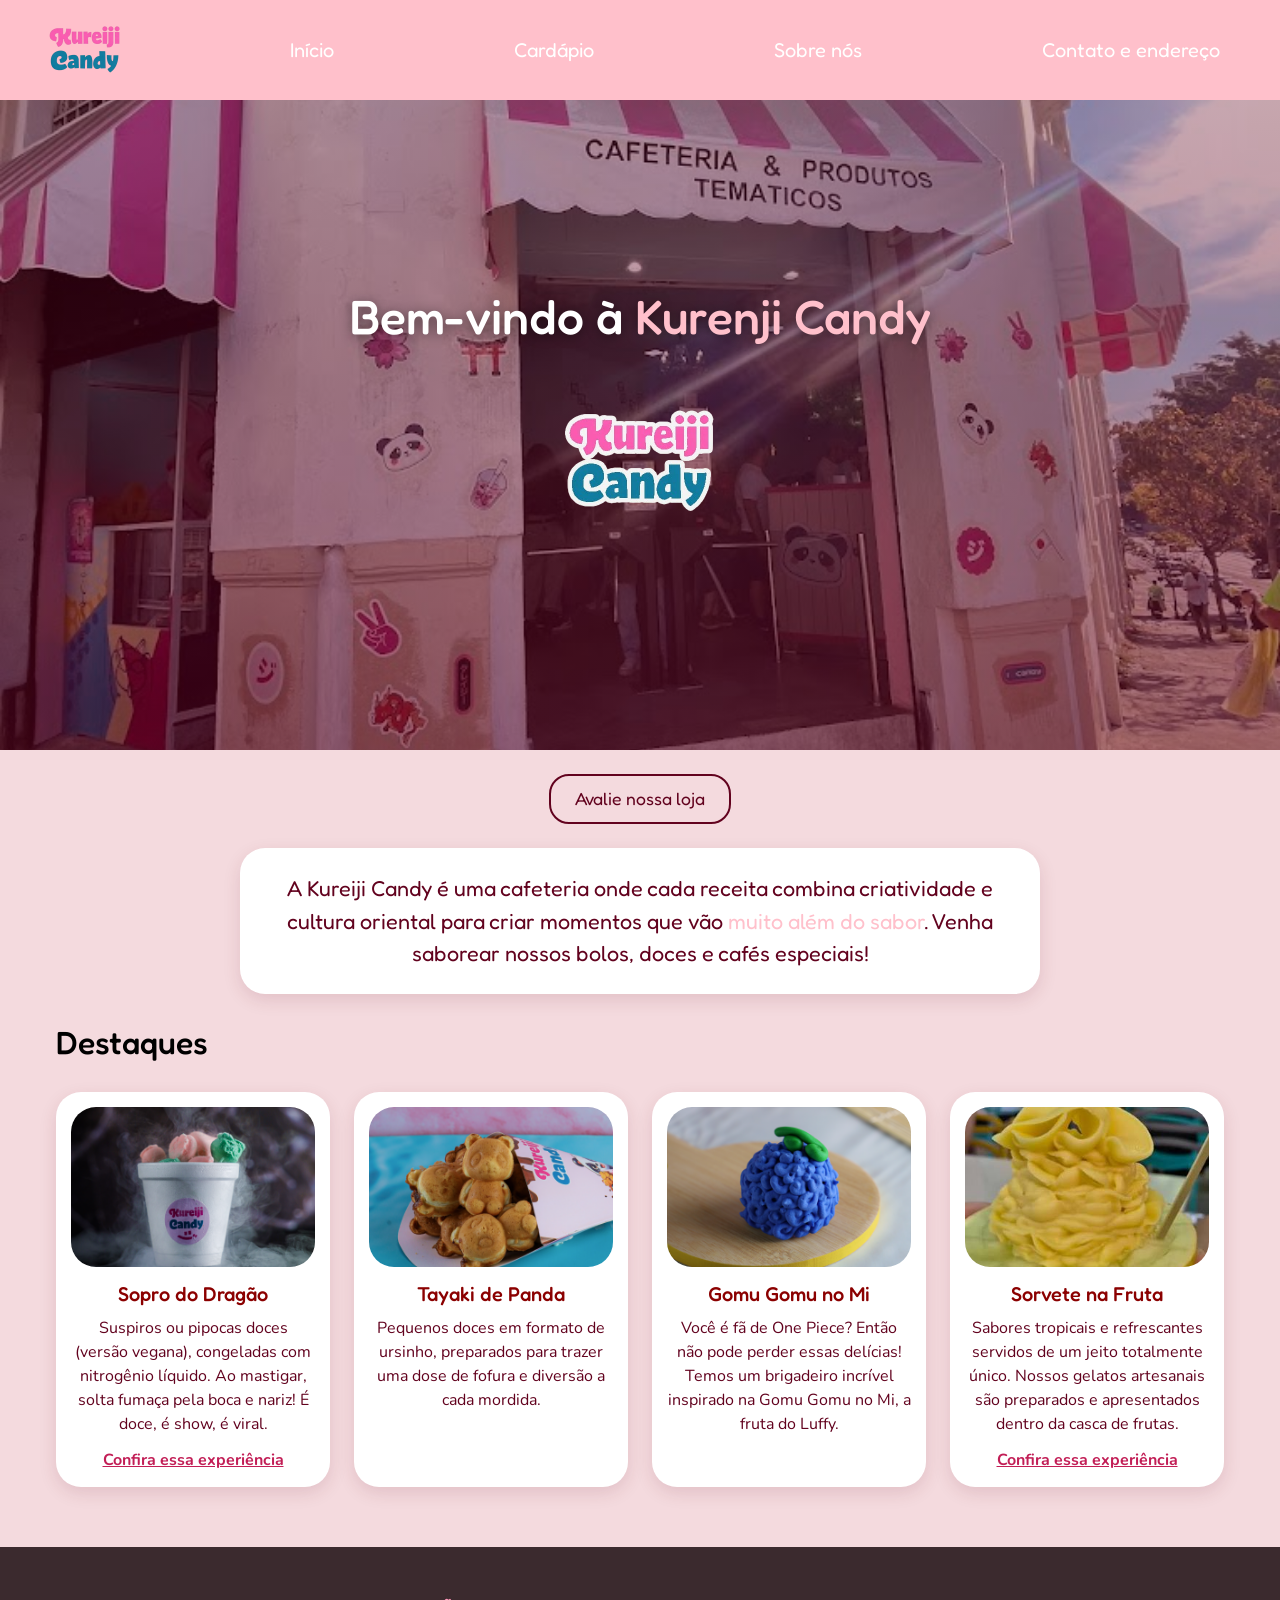
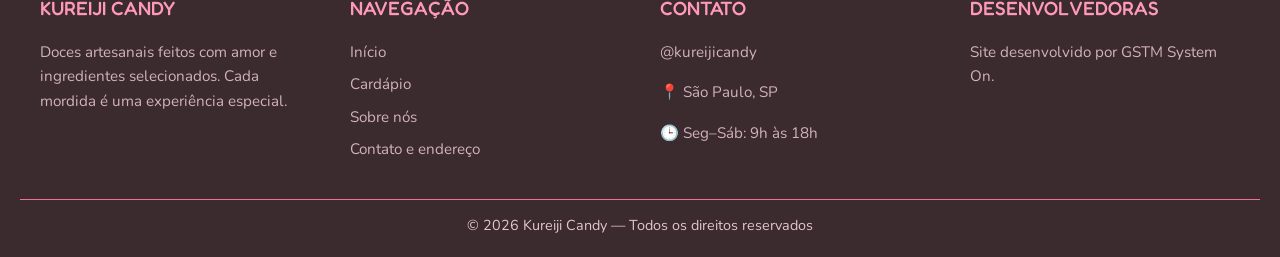
==== index.html @ adae9d58 "Fix HTML header closing tag for Kurenji Candy" ====
<!DOCTYPE html>
<html lang="pt-BR">
<head>
  <meta charset="UTF-8">
  <meta name="viewport" content="width=device-width, initial-scale=1">
  <title>Kureiji Candy</title>
  <link rel="preconnect" href="https://fonts.googleapis.com">
  <link rel="preconnect" href="https://fonts.gstatic.com" crossorigin>
  <link href="https://fonts.googleapis.com/css2?family=Fredoka:wght@300..700&family=Nunito:ital,wght@0,200..1000;1,200..1000&display=swap" rel="stylesheet">
  <link href="https://cdn.jsdelivr.net/npm/bootstrap@5.3.8/dist/css/bootstrap.min.css" rel="stylesheet" integrity="sha384-sRIl4kxILFvY47J16cr9ZwB07vP4J8+LH7qKQnuqkuIAvNWLzeN8tE5YBujZqJLB" crossorigin="anonymous">
  <link rel="stylesheet" href="style/style.css">
</head>

<body>

  <nav class="barranavegacao">
    <ul>
      <li><img src="imagens/logo_kureiji_transparente.png" id="logo" alt="Logo da Kureiji Candy"></li>
      <li><a href="#">Início</a></li>
      <li><a href="paginas/Cardapio.html">Cardápio</a></li>
      <li><a href="paginas/Sobre_nos.html">Sobre nós</a></li>
      <li><a href="paginas/Contato_e_endereco.html">Contato e endereço</a></li>
    </ul>
  </nav>

  <header class="banner">
    <h1>Bem-vindo à <span>Kurenji Candy</span></h1>
    <img src="imagens/logo_kureiji_borda.png" alt="Kureiji Candy">
  </header>
   <div id="linkdeavaliacao">
      <a href="https://www.google.com/searchviewer/10?svid=CAwSHRIbCgNwdnESFENnMHZaeTh4TVhjNE4yZDROemh0GAo#sv=[base64]" target="_blank" rel="noopener noreferrer">Avalie nossa loja</a>
    </div>

    <section id="abertura">
      <p>A Kureiji Candy é uma cafeteria onde cada receita combina criatividade e cultura oriental para criar momentos que vão <span>muito além do sabor</span>. Venha saborear nossos bolos, doces e cafés especiais!</p>
    </section>

    <h2>Destaques</h2>

    <section id="doces">
      <div class="row row-cols-1 row-cols-md-2 row-cols-lg-4 g-4">

        <div class="col">
          <div class="card h-100">
            <img src="imagens/Soprododragao.png" class="card-img-top" alt="Suspiros soltando fumaça">
            <div class="card-body">
              <h5 class="card-title">Sopro do Dragão</h5>
              <p class="card-text">Suspiros ou pipocas doces (versão vegana), congeladas com nitrogênio líquido. Ao mastigar, solta fumaça pela boca e nariz! É doce, é show, é viral.</p>
              <div class="link-dragao">
                <a href="https://www.instagram.com/reel/DWXeiYFj6IG/" target="_blank" rel="noopener noreferrer">Confira essa experiência</a>
              </div>
            </div>
          </div>
        </div>

        <div class="col">
          <div class="card h-100">
            <img src="imagens/TayakiPanda.png" class="card-img-top" alt="Massa assada em formato de ursinhos recheados">
            <div class="card-body">
              <h5 class="card-title">Tayaki de Panda</h5>
              <p class="card-text">Pequenos doces em formato de ursinho, preparados para trazer uma dose de fofura e diversão a cada mordida.</p>
            </div>
          </div>
        </div>

        <div class="col">
          <div class="card h-100">
            <img src="imagens/frutaluffy.png" class="card-img-top" alt="Brigadeiro no formato da Gomu Gomu no Mi">
            <div class="card-body">
              <h5 class="card-title">Gomu Gomu no Mi</h5>
              <p class="card-text">Você é fã de One Piece? Então não pode perder essas delícias! Temos um brigadeiro incrível inspirado na Gomu Gomu no Mi, a fruta do Luffy.</p>
            </div>
          </div>
        </div>

        <div class="col">
          <div class="card h-100">
            <img src="imagens/fruta.jpg" class="card-img-top" alt="Sorvete servido na casca da fruta">
            <div class="card-body">
              <h5 class="card-title">Sorvete na Fruta</h5>
              <p class="card-text">Sabores tropicais e refrescantes servidos de um jeito totalmente único. Nossos gelatos artesanais são preparados e apresentados dentro da casca de frutas.</p>
              <div class="link-dragao">
                <a href="https://www.instagram.com/reel/DdrtJ87J-g4/" target="_blank" rel="noopener noreferrer">Confira essa experiência</a>
              </div>
            </div>
          </div>
        </div>

      </div>
    </section>
  </main>

  <footer>
    <div class="footer-content">

      <div class="footer-coluna">
        <h3>Kureiji Candy</h3>
        <p>Doces artesanais feitos com amor e ingredientes selecionados. Cada mordida é uma experiência especial.</p>
      </div>

      <div class="footer-coluna">
        <h3>Navegação</h3>
        <ul>
          <li><a href="#">Início</a></li>
          <li><a href="paginas/Cardapio.html">Cardápio</a></li>
          <li><a href="paginas/Sobre_nos.html">Sobre nós</a></li>
          <li><a href="paginas/Contato_e_endereco.html">Contato e endereço</a></li>
        </ul>
      </div>

      <div class="footer-coluna">
        <h3>Contato</h3>
        <p><a href="https://www.instagram.com/kureijicandy/" target="_blank" rel="noopener noreferrer">@kureijicandy</a></p>
        <p>📍 São Paulo, SP</p>
        <p>🕒 Seg–Sáb: 9h às 18h</p>
      </div>

      <div class="footer-coluna">
        <h3>Desenvolvedoras</h3>
        <p>Site desenvolvido por GSTM System On.</p>
      </div>

    </div>

    <div class="copyright">
      <p>&copy; 2026 Kureiji Candy — Todos os direitos reservados</p>
    </div>
  </footer>

</body>
</html>
---- style/style.css ----
:root {
  --fundo: rgb(244, 218, 222);
  --rosa: pink;
  --rosa-forte: #c21e56;
  --vinho: #62021e;
  --ciano: #4dd0e1;
  --ciano-escuro: #0e8fa0;
  --branco: #ffffff;
  --escuro: #3b2a2e;
  --raio: 25px;
  --sombra: 0 6px 18px rgba(98, 2, 30, 0.12);
}

body {
  margin: 0;
  background: var(--fundo);
  font-family: 'Nunito', sans-serif;
  color: var(--vinho);
}

h1, h2, h3, h4, h5 {
  font-family: 'Fredoka', sans-serif;
}

a {
  color: var(--rosa-forte);
}

a:focus-visible {
  outline: 3px solid var(--ciano-escuro);
  outline-offset: 3px;
}



.barranavegacao ul {
  list-style-type: none;
  margin: 0;
  padding: 0px 35px;
  background-color: pink;
  display: flex;
  flex-wrap: wrap;               
  justify-content: space-between;
  align-items: center;
}

.barranavegacao ul li a {
  display: block;
  color: white;
  padding: 8px 25px;
  text-decoration: none;
  font-family: 'Fredoka', sans-serif;
  font-size: 20px;
}

.barranavegacao ul li a:hover {
  background-color: var(--ciano);
  border-radius: 30px;
}

.barranavegacao ul li a:visited {
  color: var(--rosa-forte);
}

#logo {
  width: 100px;
  text-align: left;
  display: block;
}



.banner {
  background-image:linear-gradient(rgba(98, 2, 30, 0.35), rgba(98, 2, 30, 0.55)), url("../imagens/frentedaloja.jpg");
  background-size: cover;
  background-position: center;
  min-height: 460px;
  height: 650px;
  max-height: 80vh;
  padding: 24px;
  display: flex;
  flex-direction: column;
  justify-content: center;
  align-items: center;
  text-align: center;
  gap: 16px;
}

.banner h1 {
  color: var(--branco);
  font-size: clamp(1.8rem, 5vw, 3rem);
  text-shadow: 0 2px 12px rgba(0, 0, 0, 0.45);
  margin: 0;
}

.banner img {
  width: clamp(120px, 22vw, 200px);
  height: auto;
}



#abertura {
  background-color: var(--branco);
  max-width: 800px;
  margin: 20px auto;
  padding: 24px;
  text-align: center;
  border-radius: var(--raio);
  box-shadow: var(--sombra);
}

#abertura p {
  margin: 0;
  color: var(--vinho);
  font-family: 'Fredoka', sans-serif;
  font-size: clamp(1.1rem, 2.5vw, 1.35rem);
  line-height: 1.5;
}


#linkdeavaliacao {
  text-align: center;
  margin: 24px 16px;
}

#linkdeavaliacao a {
  display: inline-flex;
  align-items: center;
  justify-content: center;
  color: var(--vinho);
  border: 2px solid var(--vinho);
  border-radius: 20px;
  padding: 10px 24px;
  font-family: 'Fredoka', sans-serif;
  font-size: 1.1rem;
  text-decoration: none;
  transition: background-color 0.2s, color 0.2s;
}

#linkdeavaliacao a:hover,
#linkdeavaliacao a:active {
  background-color: var(--vinho);
  border-radius: 30px;
  color: var(--branco);
}


h2 {
  color: black;
  text-align: left;
  max-width: 1200px;
  margin: 30px auto;
  padding: 0 16px;
}
span{
  color:pink;

  
}

#doces {
  max-width: 1200px;
  margin: 0 auto;
  padding: 0 16px 40px;
}

#doces .card {
  background-color: var(--branco);
  border: none;
  border-radius: var(--raio);
  box-shadow: var(--sombra);
  padding: 15px;
  text-align: center;
}

#doces .card-img-top {
  width: 100%;
  height: 160px;
  border-radius: var(--raio);
  object-fit: cover;
}

#doces .card-body {
  display: flex;
  flex-direction: column;
  padding: 15px 0 0;
}

#doces .card-title {
  color: darkred;
  margin-bottom: 10px;
}

#doces .card-text {
  color: var(--vinho);
  margin-bottom: 12px;
}

#doces .link-dragao {
  margin-top: auto;
}

.link-dragao a {
  color: var(--rosa-forte);
  font-weight: bold;
  text-decoration: underline;
}

.link-dragao a:hover {
  color: var(--vinho);
}


/* ---------- Rodapé ---------- */

footer {
  background-color: var(--escuro);
  color: #e6c5cc;
  padding: 50px 20px 20px;
  margin-top: 20px;
  font-family: 'Nunito', sans-serif;
}

.footer-content {
  display: flex;
  justify-content: space-around;
  flex-wrap: wrap;
  max-width: 1200px;
  margin: 0 auto;
  gap: 40px;
}

.footer-coluna {
  flex: 1;
  min-width: 250px;
}

.footer-coluna h3 {
  color: #ff99bb;
  font-size: 1.2rem;
  margin-bottom: 20px;
  text-transform: uppercase;
  text-align: left;
}

.footer-coluna p,
.footer-coluna ul {
  font-size: 0.95rem;
  line-height: 1.6;
  color: #d1b2be;
  text-align: left;
}

.footer-coluna ul {
  list-style: none;
  padding: 0;
  margin: 0;
}

.footer-coluna ul li a,
.footer-coluna p a {
  display: block;
  color: #d1b2be;
  text-decoration: none;
  margin-bottom: 8px;
}

.footer-coluna ul li a:hover,
.footer-coluna p a:hover {
  color: var(--branco);
}

.copyright {
  border-top: 1px solid rgb(236, 112, 164);
  padding-top: 15px;
  margin-top: 30px;
  text-align: center;
  font-size: 0.9rem;
}

.copyright p {
  margin: 0;
}


/* ---------- Celular ---------- */

@media (max-width: 640px) {
  .banner {
    min-height: 380px;
  }

  .footer-coluna h3,
  .footer-coluna p,
  .footer-coluna ul,
  .footer-coluna ul li a,
  .footer-coluna p a {
    text-align: center;
  }
}
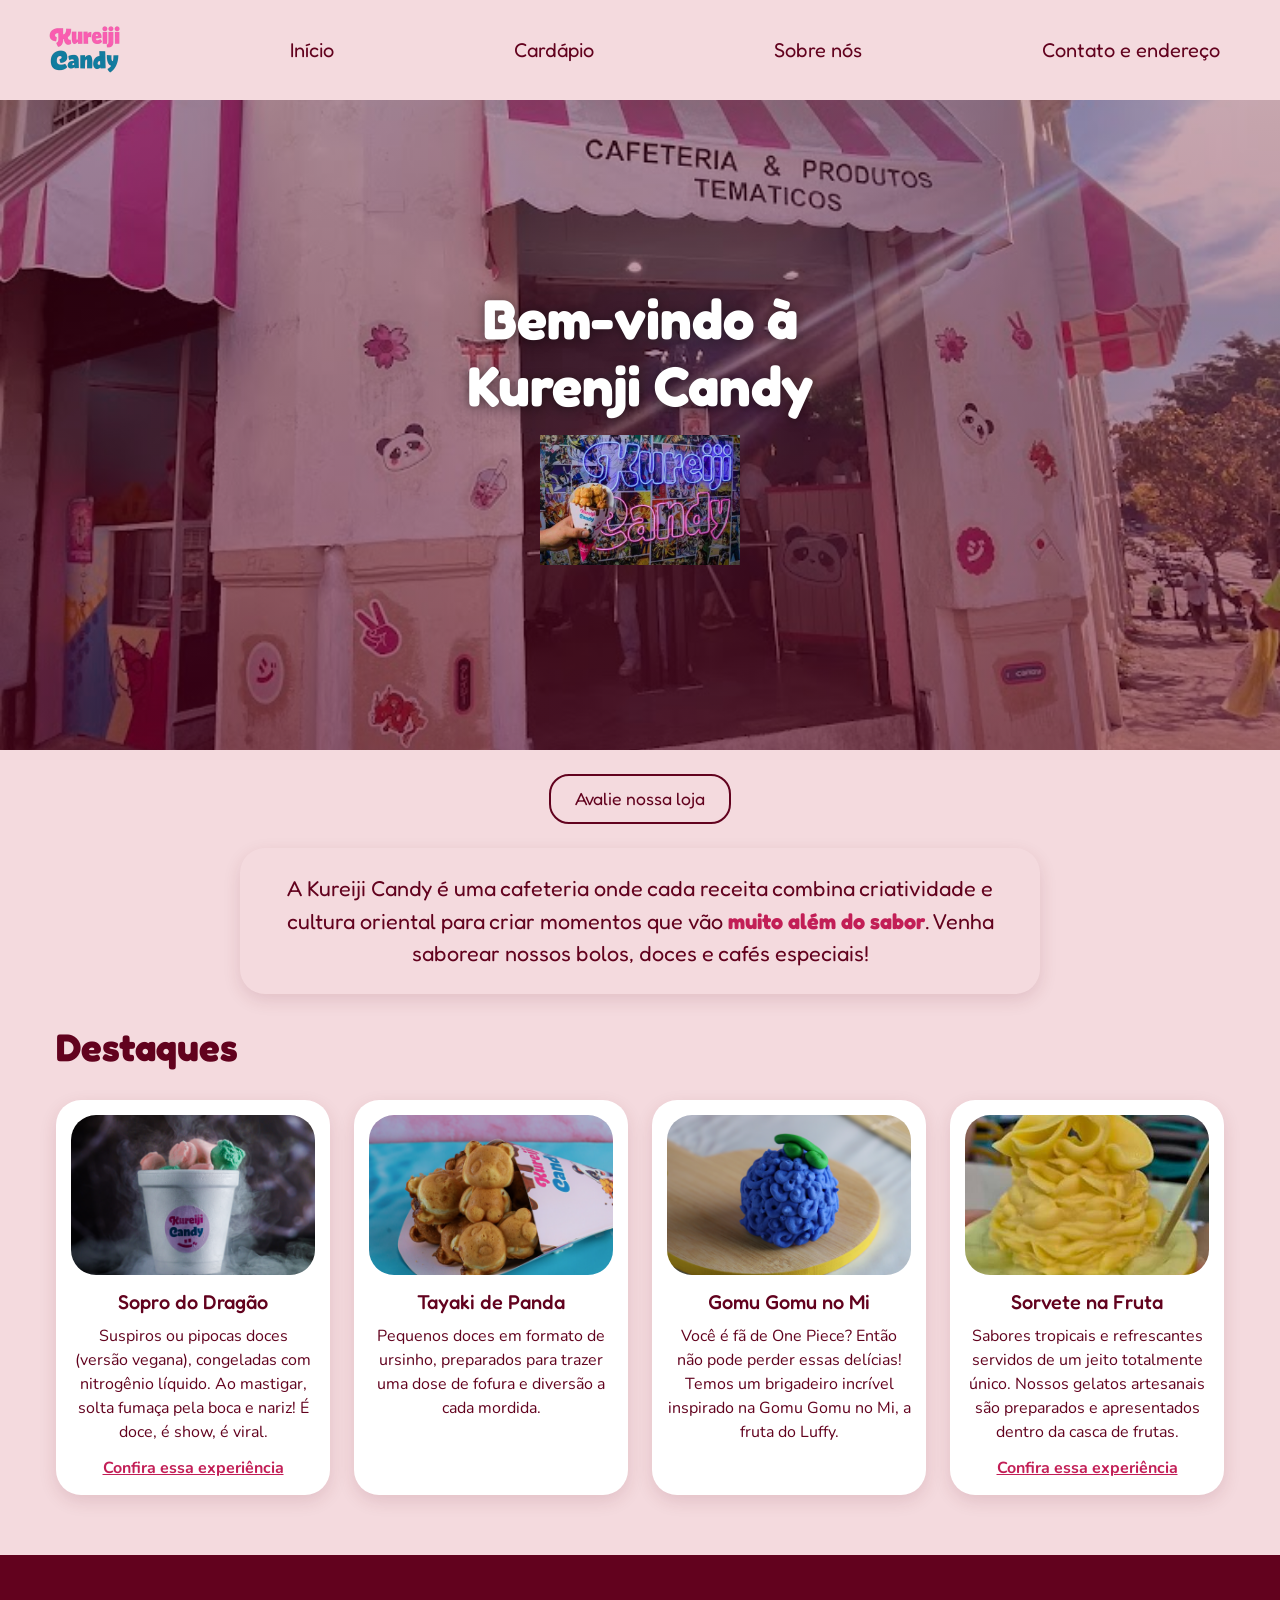
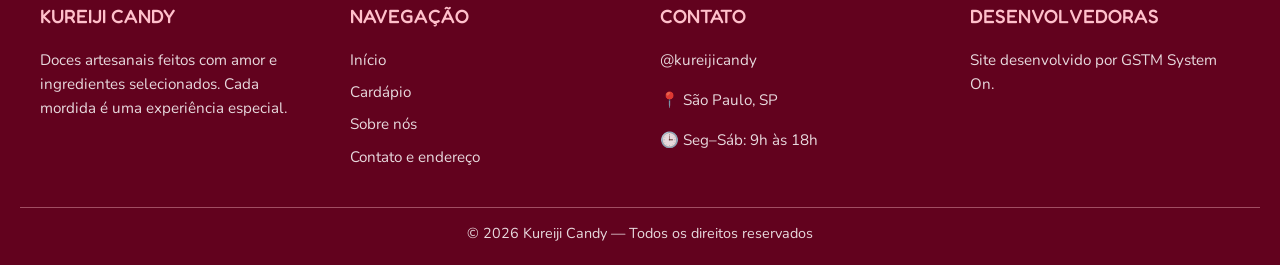
==== commit 28c79fa8: "Update header content and logo image in index.html" ====
--- a/index.html
+++ b/index.html
@@ -24,8 +24,8 @@
   </nav>
 
   <header class="banner">
-    <h1>Bem-vindo à <span>Kurenji Candy</span></h1>
-    <img src="imagens/logo_kureiji_borda.png" alt="Kureiji Candy">
+    <h1>Bem-vindo à<br><span>Kurenji Candy</span></h1>
+    <img src="imagens/fachadaofc.jpeg" alt="Kureiji Candy">
   </header>
    <div id="linkdeavaliacao">
       <a href="https://www.google.com/searchviewer/10?svid=CAwSHRIbCgNwdnESFENnMHZaeTh4TVhjNE4yZDROemh0GAo#sv=[base64]" target="_blank" rel="noopener noreferrer">Avalie nossa loja</a>
--- a/style/style.css
+++ b/style/style.css
@@ -1,12 +1,9 @@
 :root {
-  --fundo: rgb(244, 218, 222);
-  --rosa: pink;
-  --rosa-forte: #c21e56;
-  --vinho: #62021e;
-  --ciano: #4dd0e1;
-  --ciano-escuro: #0e8fa0;
+  --fundo: #f4dade;       /* fundo da página */
+  --rosa: #ffc0cb;        /* barra de navegação e detalhes suaves */
+  --rosa-forte: #c21e56;  /* links, destaques e hover */
+  --vinho: #62021e;       /* textos, títulos e rodapé */
   --branco: #ffffff;
-  --escuro: #3b2a2e;
   --raio: 25px;
   --sombra: 0 6px 18px rgba(98, 2, 30, 0.12);
 }
@@ -27,26 +24,23 @@
 }
 
 a:focus-visible {
-  outline: 3px solid var(--ciano-escuro);
+  outline: 3px solid var(--vinho);
   outline-offset: 3px;
 }
-
-
 
 .barranavegacao ul {
   list-style-type: none;
   margin: 0;
   padding: 0px 35px;
-  background-color: pink;
-  display: flex;
-  flex-wrap: wrap;               
+  display: flex;
+  flex-wrap: wrap;
   justify-content: space-between;
   align-items: center;
 }
 
 .barranavegacao ul li a {
   display: block;
-  color: white;
+  color: var(--vinho);
   padding: 8px 25px;
   text-decoration: none;
   font-family: 'Fredoka', sans-serif;
@@ -54,12 +48,8 @@
 }
 
 .barranavegacao ul li a:hover {
-  background-color: var(--ciano);
+  background-color: var(--rosa-forte);
   border-radius: 30px;
-}
-
-.barranavegacao ul li a:visited {
-  color: var(--rosa-forte);
 }
 
 #logo {
@@ -68,10 +58,10 @@
   display: block;
 }
 
-
-
 .banner {
-  background-image:linear-gradient(rgba(98, 2, 30, 0.35), rgba(98, 2, 30, 0.55)), url("../imagens/frentedaloja.jpg");
+  background-image:
+    linear-gradient(rgba(98, 2, 30, 0.35), rgba(98, 2, 30, 0.55)),
+    url("../imagens/frentedaloja.jpg");
   background-size: cover;
   background-position: center;
   min-height: 460px;
@@ -86,9 +76,11 @@
   gap: 16px;
 }
 
+/* "Bem-vindo à Kureiji Candy" em negrito */
 .banner h1 {
   color: var(--branco);
-  font-size: clamp(1.8rem, 5vw, 3rem);
+  font-size: clamp(2rem, 6vw, 3.5rem);
+  font-weight: 700;
   text-shadow: 0 2px 12px rgba(0, 0, 0, 0.45);
   margin: 0;
 }
@@ -99,9 +91,7 @@
 }
 
 
-
 #abertura {
-  background-color: var(--branco);
   max-width: 800px;
   margin: 20px auto;
   padding: 24px;
@@ -117,6 +107,12 @@
   font-size: clamp(1.1rem, 2.5vw, 1.35rem);
   line-height: 1.5;
 }
+
+#abertura span {
+  color: var(--rosa-forte);
+  font-weight: 700;
+}
+
 
 
 #linkdeavaliacao {
@@ -145,18 +141,14 @@
   color: var(--branco);
 }
 
-
 h2 {
-  color: black;
+  color: var(--vinho);
+  font-weight: 700;
+  font-size: clamp(1.8rem, 4vw, 2.4rem);
   text-align: left;
   max-width: 1200px;
   margin: 30px auto;
   padding: 0 16px;
-}
-span{
-  color:pink;
-
-  
 }
 
 #doces {
@@ -188,7 +180,7 @@
 }
 
 #doces .card-title {
-  color: darkred;
+  color: var(--vinho);
   margin-bottom: 10px;
 }
 
@@ -212,11 +204,10 @@
 }
 
 
-/* ---------- Rodapé ---------- */
 
 footer {
-  background-color: var(--escuro);
-  color: #e6c5cc;
+  background-color: var(--vinho);
+  color: var(--branco);
   padding: 50px 20px 20px;
   margin-top: 20px;
   font-family: 'Nunito', sans-serif;
@@ -237,7 +228,7 @@
 }
 
 .footer-coluna h3 {
-  color: #ff99bb;
+  color: var(--rosa);
   font-size: 1.2rem;
   margin-bottom: 20px;
   text-transform: uppercase;
@@ -248,7 +239,7 @@
 .footer-coluna ul {
   font-size: 0.95rem;
   line-height: 1.6;
-  color: #d1b2be;
+  color: rgba(255, 255, 255, 0.85);
   text-align: left;
 }
 
@@ -261,18 +252,18 @@
 .footer-coluna ul li a,
 .footer-coluna p a {
   display: block;
-  color: #d1b2be;
+  color: rgba(255, 255, 255, 0.85);
   text-decoration: none;
   margin-bottom: 8px;
 }
 
 .footer-coluna ul li a:hover,
 .footer-coluna p a:hover {
-  color: var(--branco);
+  color: var(--rosa);
 }
 
 .copyright {
-  border-top: 1px solid rgb(236, 112, 164);
+  border-top: 1px solid rgba(255, 192, 203, 0.4);
   padding-top: 15px;
   margin-top: 30px;
   text-align: center;
@@ -281,10 +272,10 @@
 
 .copyright p {
   margin: 0;
-}
-
-
-/* ---------- Celular ---------- */
+  color: rgba(255, 255, 255, 0.85);
+}
+
+
 
 @media (max-width: 640px) {
   .banner {
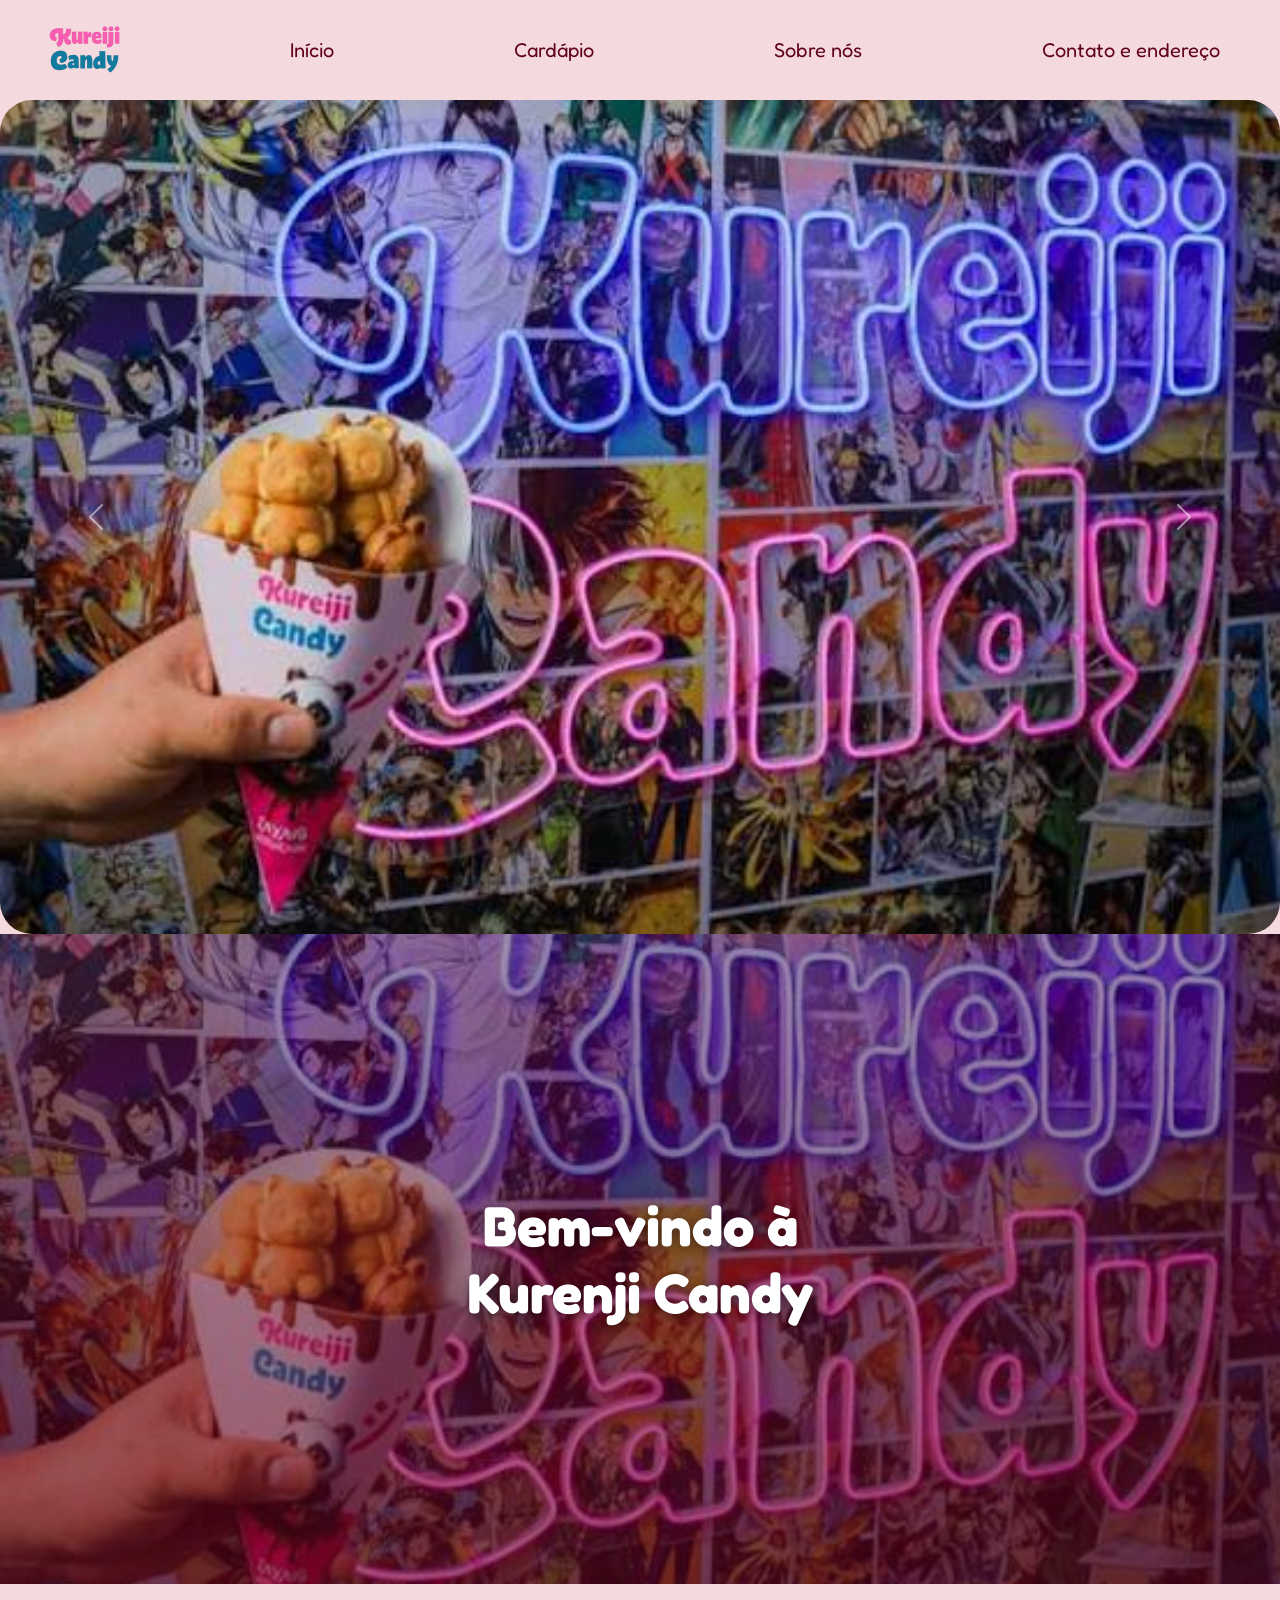
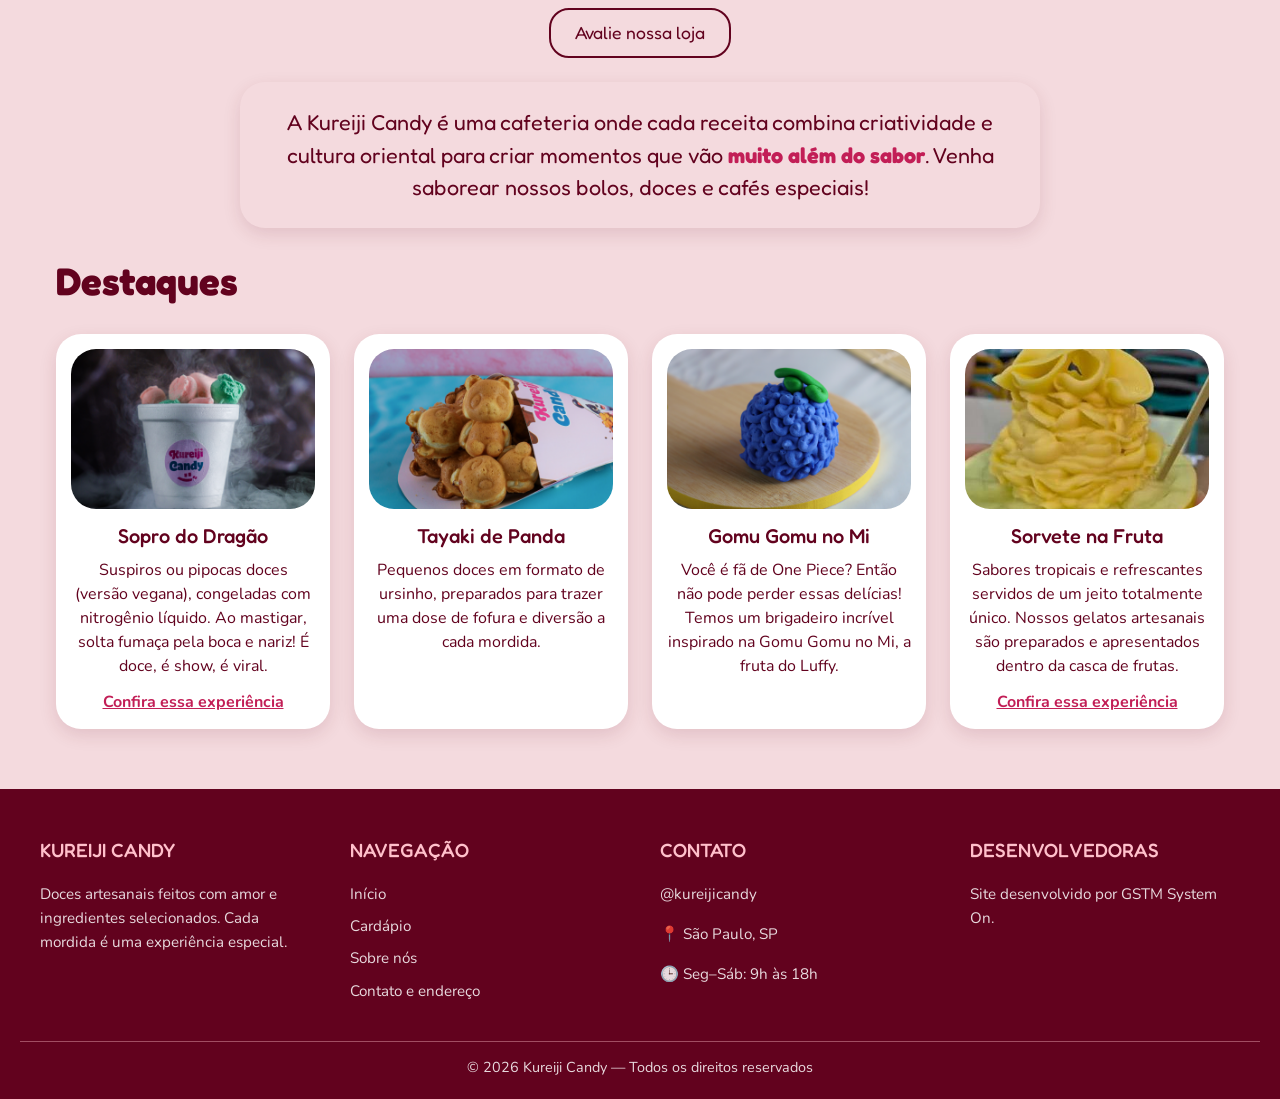
==== commit 98dc2ce1: "Update index.html" ====
--- a/index.html
+++ b/index.html
@@ -22,10 +22,52 @@
       <li><a href="paginas/Contato_e_endereco.html">Contato e endereço</a></li>
     </ul>
   </nav>
+  <header>
 
+    <div id="carouselKureiji" class="carousel slide"
+         data-bs-ride="carousel">
+
+        <div class="carousel-inner">
+
+            <!-- PRIMEIRA IMAGEM -->
+            <div class="carousel-item active">
+                <img src="imagens/fachadaofc.jpeg"
+                     class="d-block w-100 rounded-5"
+                     alt="Fachada da cafeteria">
+            </div>
+
+            <!-- SEGUNDA IMAGEM -->
+            <div class="carousel-item">
+                <img src="imagens/Soprododragao.png"
+                     class="d-block w-100 rounded-5"
+                     alt="Sopro do Dragão">
+            </div>
+
+            <!-- TERCEIRA IMAGEM -->
+            <div class="carousel-item">
+                <img src="imagens/TayakiPanda.png"
+                     class="d-block w-100 rounded-5"
+                     alt="Tayaki de Panda">
+            </div>
+
+        </div>
+
+        <!-- BOTÕES -->
+        <button class="carousel-control-prev" type="button"
+                data-bs-target="#carouselKureiji" data-bs-slide="prev">
+            <span class="carousel-control-prev-icon"></span>
+        </button>
+
+        <button class="carousel-control-next" type="button"
+                data-bs-target="#carouselKureiji" data-bs-slide="next">
+            <span class="carousel-control-next-icon"></span>
+        </button>
+
+    </div>
+
+</header>
   <header class="banner">
     <h1>Bem-vindo à<br><span>Kurenji Candy</span></h1>
-    <img src="imagens/fachadaofc.jpeg" alt="Kureiji Candy">
   </header>
    <div id="linkdeavaliacao">
       <a href="https://www.google.com/searchviewer/10?svid=CAwSHRIbCgNwdnESFENnMHZaeTh4TVhjNE4yZDROemh0GAo#sv=[base64]" target="_blank" rel="noopener noreferrer">Avalie nossa loja</a>
--- a/style/style.css
+++ b/style/style.css
@@ -61,7 +61,7 @@
 .banner {
   background-image:
     linear-gradient(rgba(98, 2, 30, 0.35), rgba(98, 2, 30, 0.55)),
-    url("../imagens/frentedaloja.jpg");
+    url("../imagens/fachadaofc.jpeg");
   background-size: cover;
   background-position: center;
   min-height: 460px;
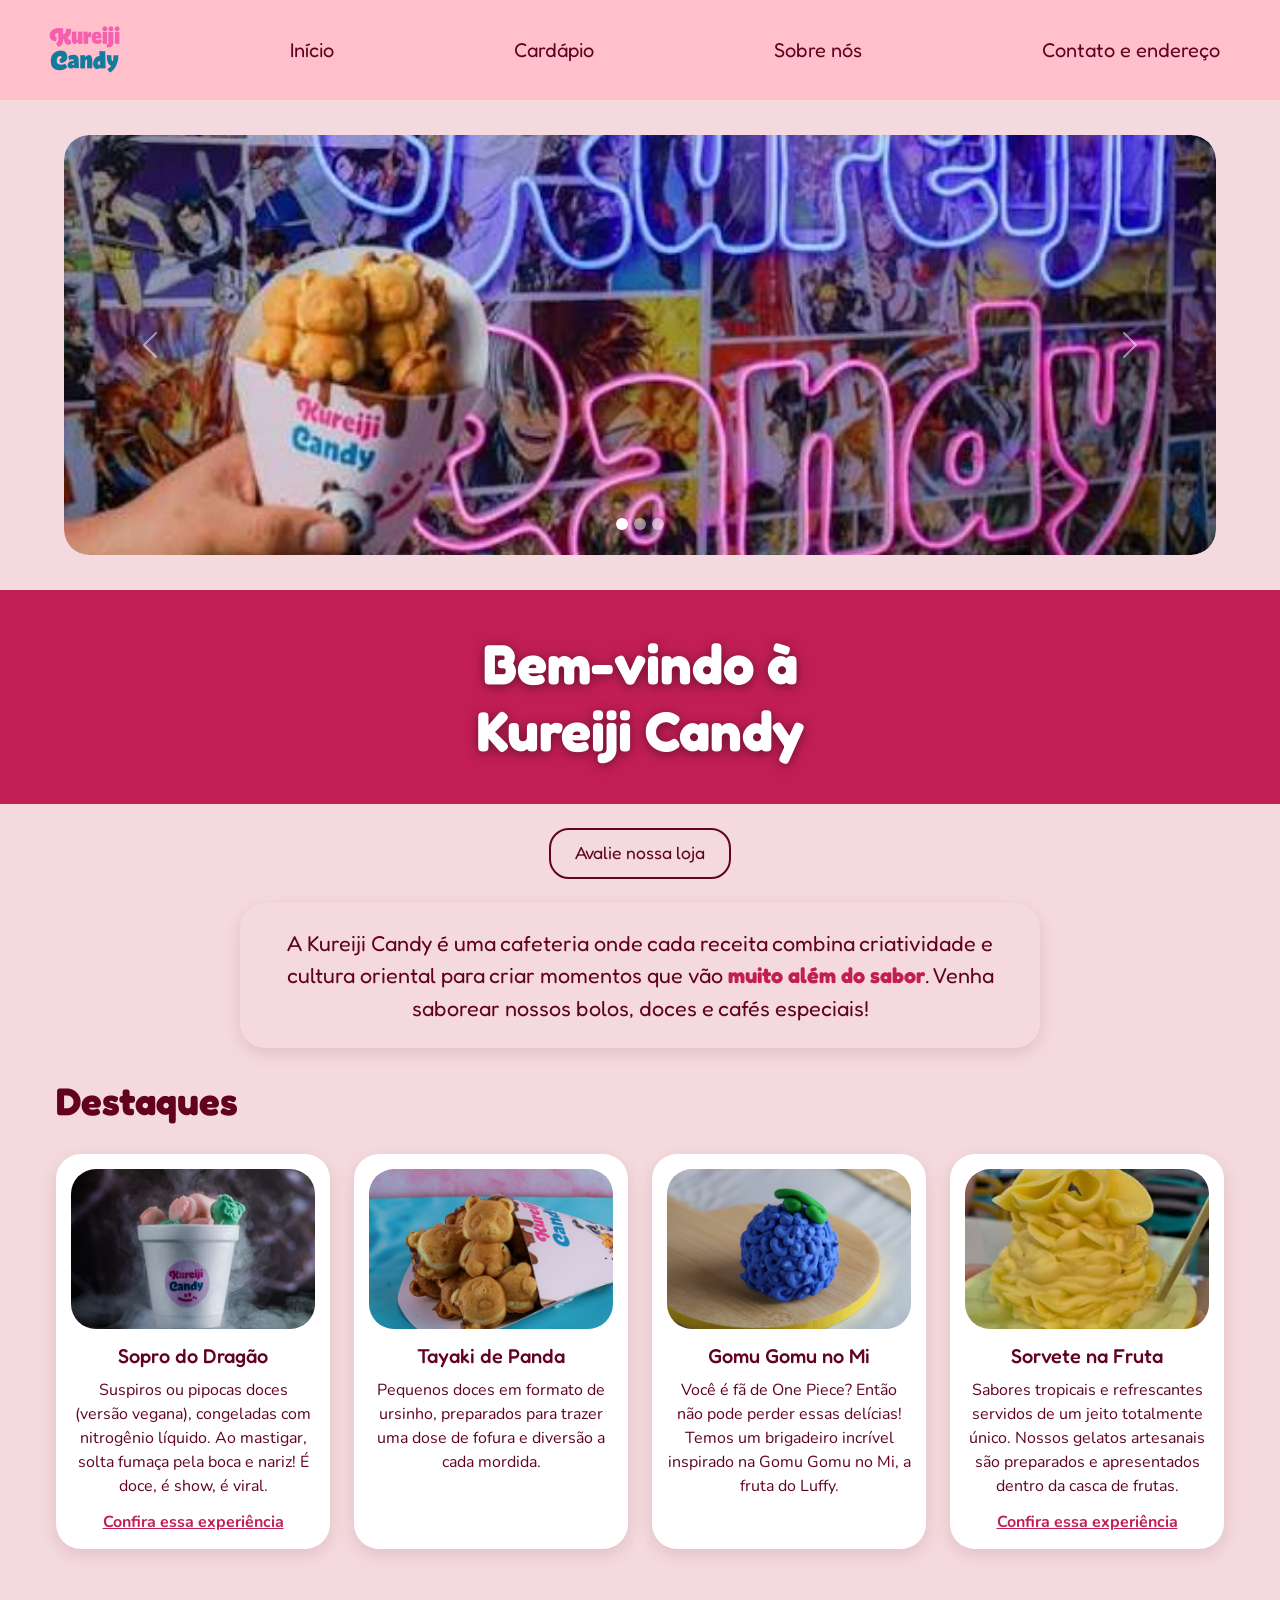
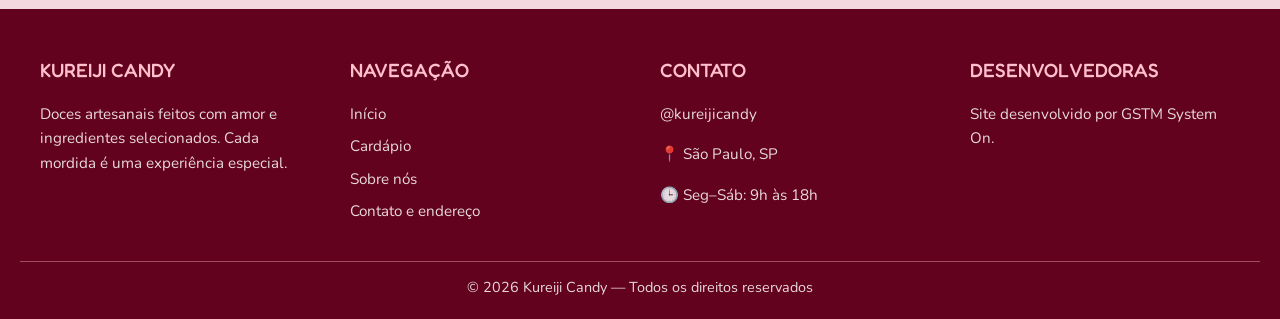
==== commit 6d755735: "Refactor carousel markup and enhance accessibility Updated carousel structure and improved accessibi" ====
--- a/index.html
+++ b/index.html
@@ -22,54 +22,57 @@
       <li><a href="paginas/Contato_e_endereco.html">Contato e endereço</a></li>
     </ul>
   </nav>
+
   <header>
+    <div id="carouselKureiji" class="carousel slide" data-bs-ride="carousel">
 
-    <div id="carouselKureiji" class="carousel slide"
-         data-bs-ride="carousel">
+      <!-- INDICADORES (bolinhas) -->
+      <div class="carousel-indicators">
+        <button type="button" data-bs-target="#carouselKureiji" data-bs-slide-to="0" class="active" aria-current="true" aria-label="Slide 1"></button>
+        <button type="button" data-bs-target="#carouselKureiji" data-bs-slide-to="1" aria-label="Slide 2"></button>
+        <button type="button" data-bs-target="#carouselKureiji" data-bs-slide-to="2" aria-label="Slide 3"></button>
+      </div>
 
-        <div class="carousel-inner">
+      <div class="carousel-inner">
 
-            <!-- PRIMEIRA IMAGEM -->
-            <div class="carousel-item active">
-                <img src="imagens/fachadaofc.jpeg"
-                     class="d-block w-100 rounded-5"
-                     alt="Fachada da cafeteria">
-            </div>
-
-            <!-- SEGUNDA IMAGEM -->
-            <div class="carousel-item">
-                <img src="imagens/Soprododragao.png"
-                     class="d-block w-100 rounded-5"
-                     alt="Sopro do Dragão">
-            </div>
-
-            <!-- TERCEIRA IMAGEM -->
-            <div class="carousel-item">
-                <img src="imagens/TayakiPanda.png"
-                     class="d-block w-100 rounded-5"
-                     alt="Tayaki de Panda">
-            </div>
-
+        <!-- PRIMEIRA IMAGEM -->
+        <div class="carousel-item active">
+          <img src="imagens/fachadaofc.jpeg" class="d-block w-100" alt="Fachada da cafeteria">
         </div>
 
-        <!-- BOTÕES -->
-        <button class="carousel-control-prev" type="button"
-                data-bs-target="#carouselKureiji" data-bs-slide="prev">
-            <span class="carousel-control-prev-icon"></span>
-        </button>
+        <!-- SEGUNDA IMAGEM -->
+        <div class="carousel-item">
+          <img src="imagens/Soprododragao.png" class="d-block w-100" alt="Sopro do Dragão">
+        </div>
 
-        <button class="carousel-control-next" type="button"
-                data-bs-target="#carouselKureiji" data-bs-slide="next">
-            <span class="carousel-control-next-icon"></span>
-        </button>
+        <!-- TERCEIRA IMAGEM -->
+        <div class="carousel-item">
+          <img src="imagens/TayakiPanda.png" class="d-block w-100" alt="Tayaki de Panda">
+        </div>
+
+      </div>
+
+      <!-- BOTÕES -->
+      <button class="carousel-control-prev" type="button" data-bs-target="#carouselKureiji" data-bs-slide="prev">
+        <span class="carousel-control-prev-icon" aria-hidden="true"></span>
+        <span class="visually-hidden">Anterior</span>
+      </button>
+
+      <button class="carousel-control-next" type="button" data-bs-target="#carouselKureiji" data-bs-slide="next">
+        <span class="carousel-control-next-icon" aria-hidden="true"></span>
+        <span class="visually-hidden">Próximo</span>
+      </button>
 
     </div>
+  </header>
 
-</header>
-  <header class="banner">
-    <h1>Bem-vindo à<br><span>Kurenji Candy</span></h1>
-  </header>
-   <div id="linkdeavaliacao">
+  <section class="banner">
+    <h1>Bem-vindo à<br><span>Kureiji Candy</span></h1>
+  </section>
+
+  <main>
+
+    <div id="linkdeavaliacao">
       <a href="https://www.google.com/searchviewer/10?svid=CAwSHRIbCgNwdnESFENnMHZaeTh4TVhjNE4yZDROemh0GAo#sv=[base64]" target="_blank" rel="noopener noreferrer">Avalie nossa loja</a>
     </div>
 
@@ -169,5 +172,7 @@
     </div>
   </footer>
 
+  <script src="https://cdn.jsdelivr.net/npm/bootstrap@5.3.8/dist/js/bootstrap.bundle.min.js"></script>
+
 </body>
 </html>
--- a/style/style.css
+++ b/style/style.css
@@ -28,10 +28,15 @@
   outline-offset: 3px;
 }
 
+/* ---------- BARRA DE NAVEGAÇÃO ---------- */
+.barranavegacao {
+  background-color: var(--rosa);
+}
+
 .barranavegacao ul {
   list-style-type: none;
   margin: 0;
-  padding: 0px 35px;
+  padding: 0 35px;
   display: flex;
   flex-wrap: wrap;
   justify-content: space-between;
@@ -49,31 +54,50 @@
 
 .barranavegacao ul li a:hover {
   background-color: var(--rosa-forte);
+  color: var(--branco);
   border-radius: 30px;
 }
 
 #logo {
   width: 100px;
-  text-align: left;
   display: block;
 }
 
+/* ---------- CARROSSEL ---------- */
+#carouselKureiji {
+  width: 90%;
+  max-width: 1400px;
+  margin: 35px auto;
+  overflow: hidden;
+  border-radius: var(--raio);
+}
+
+#carouselKureiji .carousel-item img {
+  width: 100%;
+  height: 420px;
+  object-fit: cover;
+  border-radius: var(--raio);
+}
+
+#carouselKureiji .carousel-indicators {
+  margin-bottom: 15px;
+}
+
+#carouselKureiji .carousel-indicators button {
+  width: 12px;
+  height: 12px;
+  border-radius: 50%;
+}
+
+/* ---------- BANNER ---------- */
 .banner {
-  background-image:
-    linear-gradient(rgba(98, 2, 30, 0.35), rgba(98, 2, 30, 0.55)),
-    url("../imagens/fachadaofc.jpeg");
-  background-size: cover;
-  background-position: center;
-  min-height: 460px;
-  height: 650px;
-  max-height: 80vh;
-  padding: 24px;
+  background-color: var(--rosa-forte);
+  text-align: center;
+  padding: 40px 16px;
+  min-height: 200px;
   display: flex;
-  flex-direction: column;
+  align-items: center;
   justify-content: center;
-  align-items: center;
-  text-align: center;
-  gap: 16px;
 }
 
 /* "Bem-vindo à Kureiji Candy" em negrito */
@@ -90,7 +114,7 @@
   height: auto;
 }
 
-
+/* ---------- ABERTURA ---------- */
 #abertura {
   max-width: 800px;
   margin: 20px auto;
@@ -113,8 +137,7 @@
   font-weight: 700;
 }
 
-
-
+/* ---------- LINK DE AVALIAÇÃO ---------- */
 #linkdeavaliacao {
   text-align: center;
   margin: 24px 16px;
@@ -141,6 +164,7 @@
   color: var(--branco);
 }
 
+/* ---------- DESTAQUES ---------- */
 h2 {
   color: var(--vinho);
   font-weight: 700;
@@ -203,8 +227,7 @@
   color: var(--vinho);
 }
 
-
-
+/* ---------- RODAPÉ ---------- */
 footer {
   background-color: var(--vinho);
   color: var(--branco);
@@ -275,11 +298,21 @@
   color: rgba(255, 255, 255, 0.85);
 }
 
-
+/* ---------- RESPONSIVIDADE ---------- */
+@media (max-width: 768px) {
+  #carouselKureiji {
+    width: 95%;
+    margin: 20px auto;
+  }
+
+  #carouselKureiji .carousel-item img {
+    height: 250px;
+  }
+}
 
 @media (max-width: 640px) {
   .banner {
-    min-height: 380px;
+    min-height: 150px;
   }
 
   .footer-coluna h3,
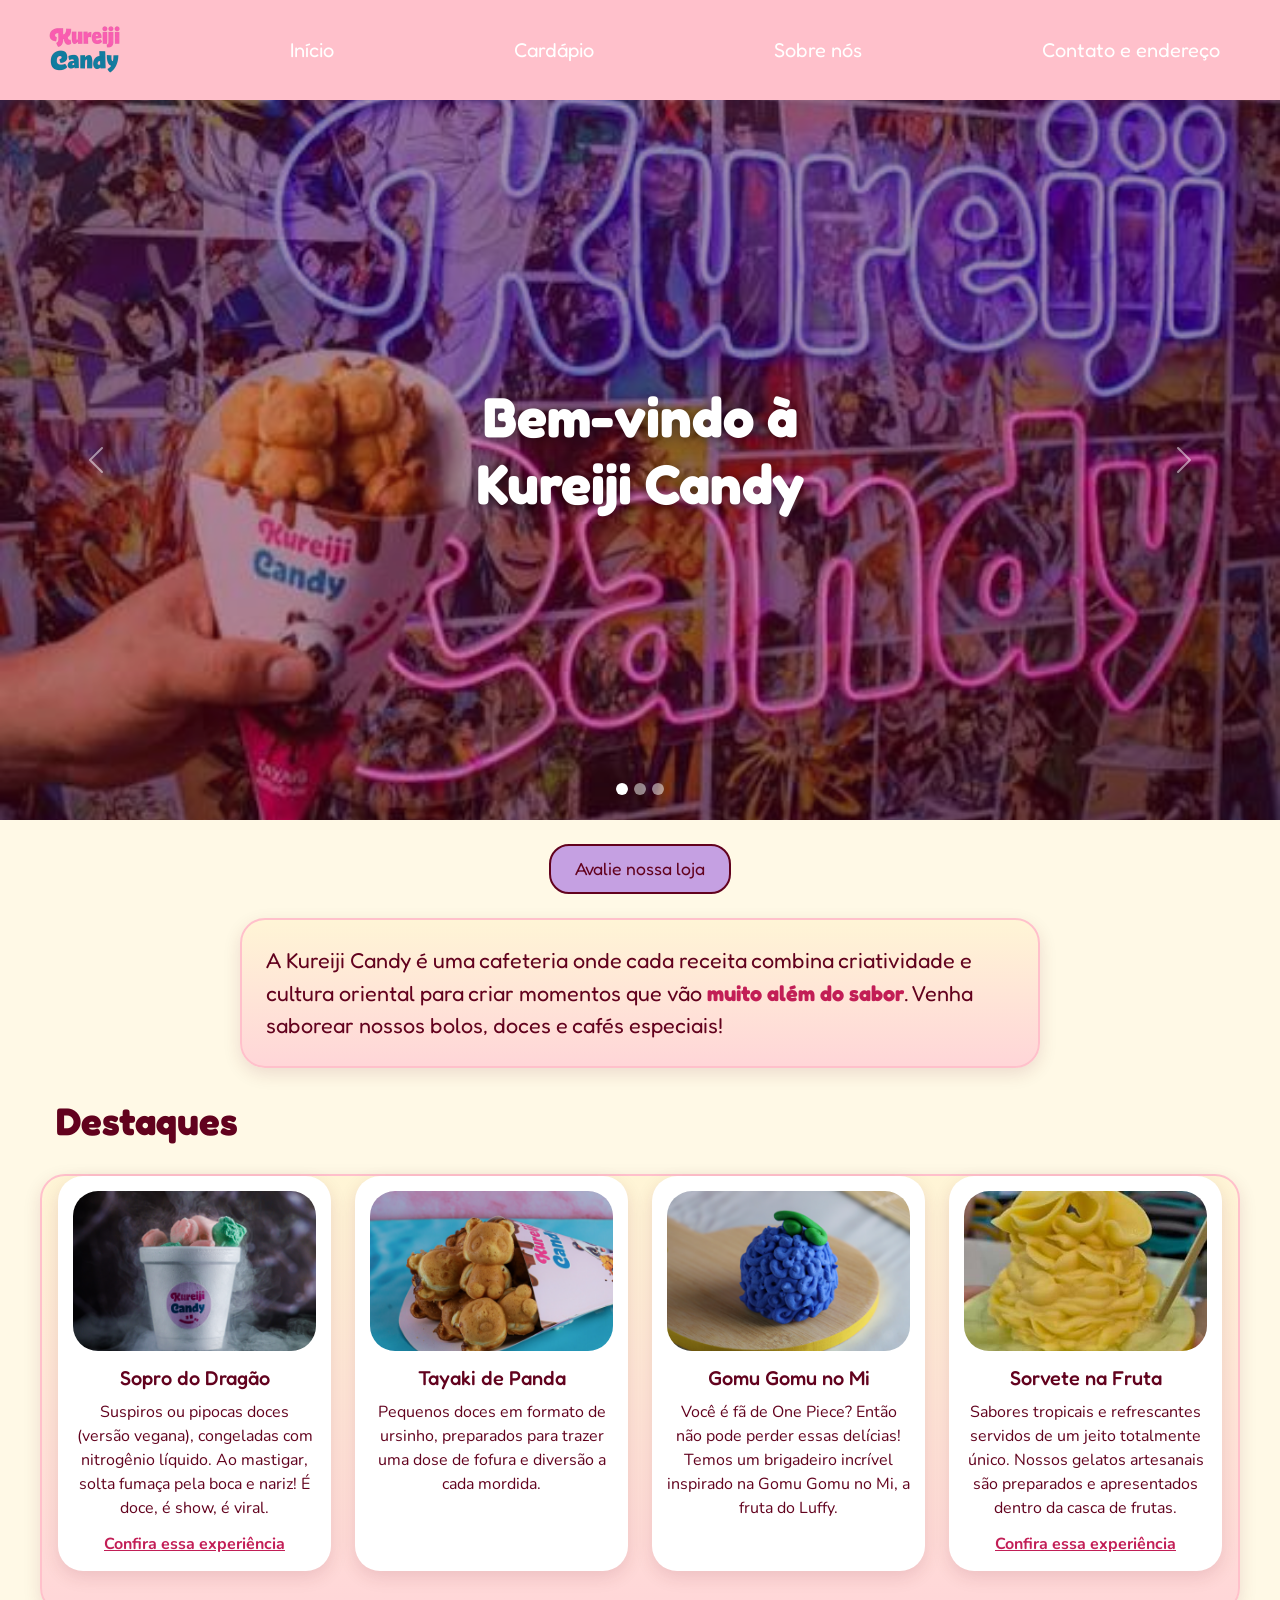
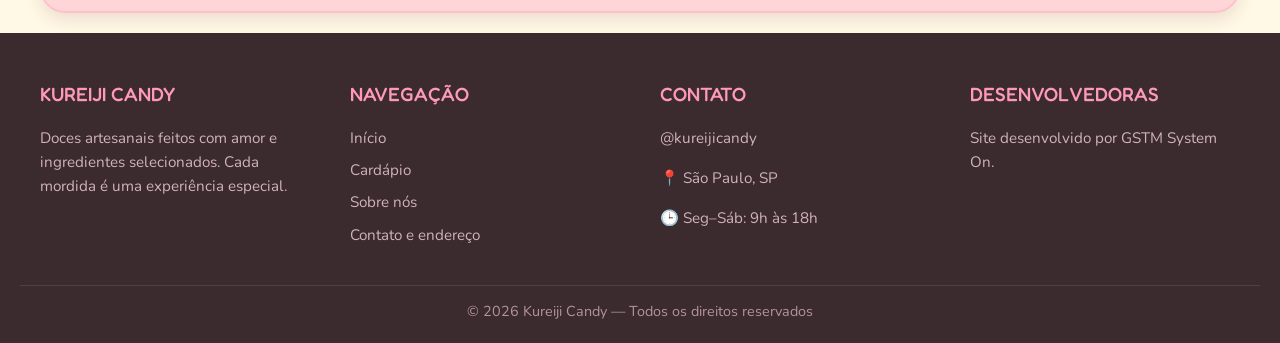
==== commit 03aceec7: "Change nav element to div for navigation" ====
--- a/index.html
+++ b/index.html
@@ -13,7 +13,7 @@
 
 <body>
 
-  <nav class="barranavegacao">
+   <div class="barranavegacao">
     <ul>
       <li><img src="imagens/logo_kureiji_transparente.png" id="logo" alt="Logo da Kureiji Candy"></li>
       <li><a href="#">Início</a></li>
@@ -21,7 +21,7 @@
       <li><a href="paginas/Sobre_nos.html">Sobre nós</a></li>
       <li><a href="paginas/Contato_e_endereco.html">Contato e endereço</a></li>
     </ul>
-  </nav>
+  </div>
 
   <header>
     <div id="carouselKureiji" class="carousel slide" data-bs-ride="carousel">
--- a/style/style.css
+++ b/style/style.css
@@ -1,8 +1,13 @@
 :root {
-  --fundo: #f4dade;       /* fundo da página */
+  --fundo: #fff9e6;       /* fundo da página (creme) */
   --rosa: #ffc0cb;        /* barra de navegação e detalhes suaves */
-  --rosa-forte: #c21e56;  /* links, destaques e hover */
-  --vinho: #62021e;       /* textos, títulos e rodapé */
+  --rosa-card: #f188ab;   /* cartões */
+  --rosa-forte: #c21e56;  /* links, destaques */
+  --vinho: #62021e;       /* títulos */
+  --texto: #1f0109;       /* texto corrido */
+  --roxo: #c5a0e2;        /* destaques em lilás */
+  --turquesa: #4dd0e1;    /* hover do menu */
+  --rodape: #3b2a2e;      /* fundo do rodapé */
   --branco: #ffffff;
   --raio: 25px;
   --sombra: 0 6px 18px rgba(98, 2, 30, 0.12);
@@ -12,7 +17,7 @@
   margin: 0;
   background: var(--fundo);
   font-family: 'Nunito', sans-serif;
-  color: var(--vinho);
+  color: var(--texto);
 }
 
 h1, h2, h3, h4, h5 {
@@ -24,7 +29,7 @@
 }
 
 a:focus-visible {
-  outline: 3px solid var(--vinho);
+  outline: 3px solid #ac6d09;
   outline-offset: 3px;
 }
 
@@ -45,7 +50,7 @@
 
 .barranavegacao ul li a {
   display: block;
-  color: var(--vinho);
+  color: var(--branco);
   padding: 8px 25px;
   text-decoration: none;
   font-family: 'Fredoka', sans-serif;
@@ -53,9 +58,13 @@
 }
 
 .barranavegacao ul li a:hover {
-  background-color: var(--rosa-forte);
+  background-color: var(--turquesa);
   color: var(--branco);
   border-radius: 30px;
+}
+
+.barranavegacao ul li a:visited {
+  color: var(--rosa-forte);
 }
 
 #logo {
@@ -65,18 +74,29 @@
 
 /* ---------- CARROSSEL ---------- */
 #carouselKureiji {
-  width: 90%;
-  max-width: 1400px;
-  margin: 35px auto;
+  position: relative;
+  width: 100%;
+  max-width: none;
+  margin: 0;
   overflow: hidden;
-  border-radius: var(--raio);
+  border-radius: 0;
 }
 
 #carouselKureiji .carousel-item img {
   width: 100%;
-  height: 420px;
+  height: 80vh;
+  min-height: 400px;
   object-fit: cover;
-  border-radius: var(--raio);
+  border-radius: 0;
+}
+
+#carouselKureiji .carousel-item::after {
+  content: "";
+  position: absolute;
+  inset: 0;
+  background: rgba(98, 2, 30, 0.35);
+  border-radius: 0;
+  pointer-events: none;
 }
 
 #carouselKureiji .carousel-indicators {
@@ -89,15 +109,17 @@
   border-radius: 50%;
 }
 
-/* ---------- BANNER ---------- */
+/* ---------- BANNER (texto por cima do carrossel) ---------- */
 .banner {
-  background-color: var(--rosa-forte);
-  text-align: center;
-  padding: 40px 16px;
-  min-height: 200px;
+  position: absolute;
+  inset: 0;
+  z-index: 2;
   display: flex;
   align-items: center;
   justify-content: center;
+  text-align: center;
+  padding: 16px;
+  pointer-events: none; /* deixa os botões do carrossel clicáveis */
 }
 
 /* "Bem-vindo à Kureiji Candy" em negrito */
@@ -119,7 +141,9 @@
   max-width: 800px;
   margin: 20px auto;
   padding: 24px;
-  text-align: center;
+  text-align: left;
+  background: linear-gradient(to bottom, #fff5d6, #ffd6d8);
+  border: 2px solid var(--rosa);
   border-radius: var(--raio);
   box-shadow: var(--sombra);
 }
@@ -148,6 +172,7 @@
   align-items: center;
   justify-content: center;
   color: var(--vinho);
+  background-color: var(--roxo);
   border: 2px solid var(--vinho);
   border-radius: 20px;
   padding: 10px 24px;
@@ -179,10 +204,14 @@
   max-width: 1200px;
   margin: 0 auto;
   padding: 0 16px 40px;
+  background-color: var(--rosa-forte);
+  background: linear-gradient(to bottom, #fff5d6, #ffd6d8);
+  border: 2px solid var(--rosa);
+  border-radius: var(--raio);
+  box-shadow: var(--sombra);
 }
 
 #doces .card {
-  background-color: var(--branco);
   border: none;
   border-radius: var(--raio);
   box-shadow: var(--sombra);
@@ -229,8 +258,8 @@
 
 /* ---------- RODAPÉ ---------- */
 footer {
-  background-color: var(--vinho);
-  color: var(--branco);
+  background-color: var(--rodape);
+  color: #e6c5cc;
   padding: 50px 20px 20px;
   margin-top: 20px;
   font-family: 'Nunito', sans-serif;
@@ -251,7 +280,7 @@
 }
 
 .footer-coluna h3 {
-  color: var(--rosa);
+  color: #ff99bb;
   font-size: 1.2rem;
   margin-bottom: 20px;
   text-transform: uppercase;
@@ -262,7 +291,7 @@
 .footer-coluna ul {
   font-size: 0.95rem;
   line-height: 1.6;
-  color: rgba(255, 255, 255, 0.85);
+  color: #d1b2be;
   text-align: left;
 }
 
@@ -275,18 +304,18 @@
 .footer-coluna ul li a,
 .footer-coluna p a {
   display: block;
-  color: rgba(255, 255, 255, 0.85);
+  color: #d1b2be;
   text-decoration: none;
   margin-bottom: 8px;
 }
 
 .footer-coluna ul li a:hover,
 .footer-coluna p a:hover {
-  color: var(--rosa);
+  color: #ffffff;
 }
 
 .copyright {
-  border-top: 1px solid rgba(255, 192, 203, 0.4);
+  border-top: 1px solid rgba(255, 255, 255, 0.1);
   padding-top: 15px;
   margin-top: 30px;
   text-align: center;
@@ -295,26 +324,18 @@
 
 .copyright p {
   margin: 0;
-  color: rgba(255, 255, 255, 0.85);
+  color: #b394a1;
 }
 
 /* ---------- RESPONSIVIDADE ---------- */
 @media (max-width: 768px) {
-  #carouselKureiji {
-    width: 95%;
-    margin: 20px auto;
+  #carouselKureiji .carousel-item img {
+    height: 60vh;
+    min-height: 300px;
   }
-
-  #carouselKureiji .carousel-item img {
-    height: 250px;
-  }
 }
 
 @media (max-width: 640px) {
-  .banner {
-    min-height: 150px;
-  }
-
   .footer-coluna h3,
   .footer-coluna p,
   .footer-coluna ul,
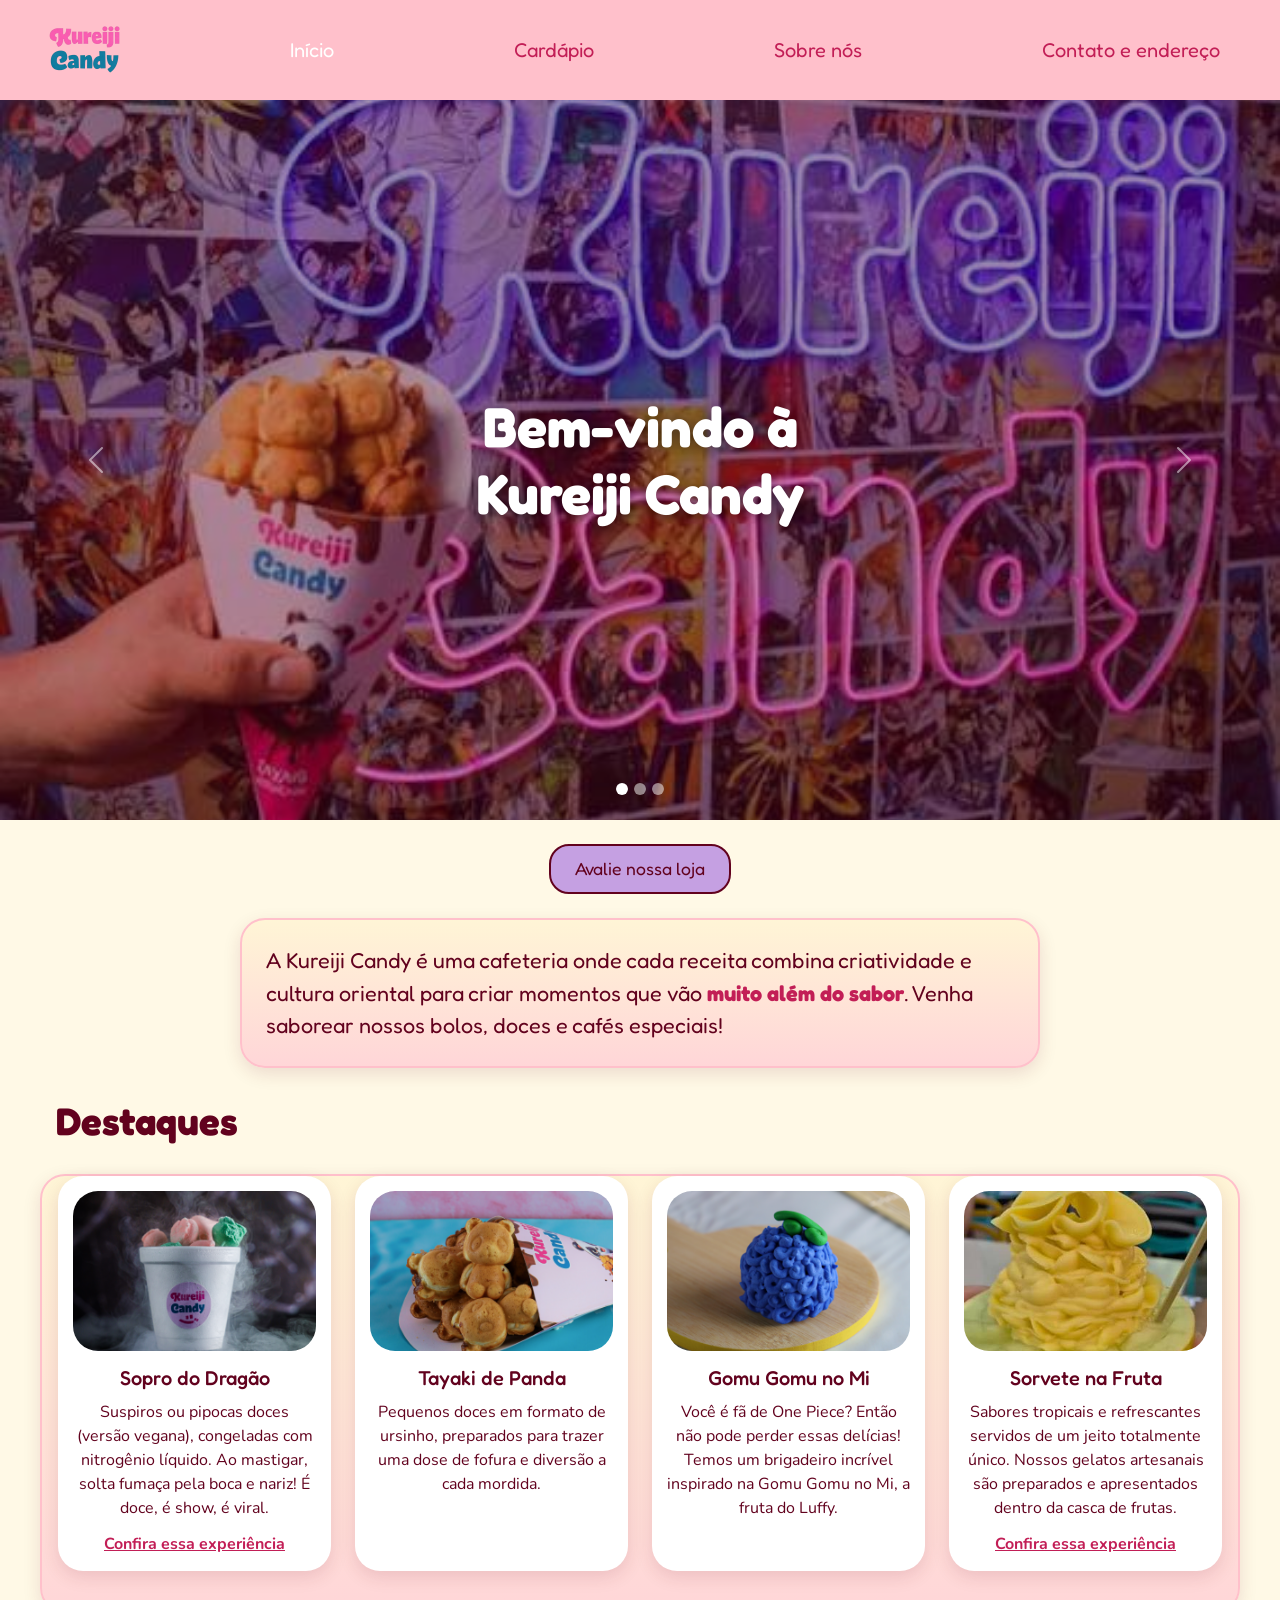
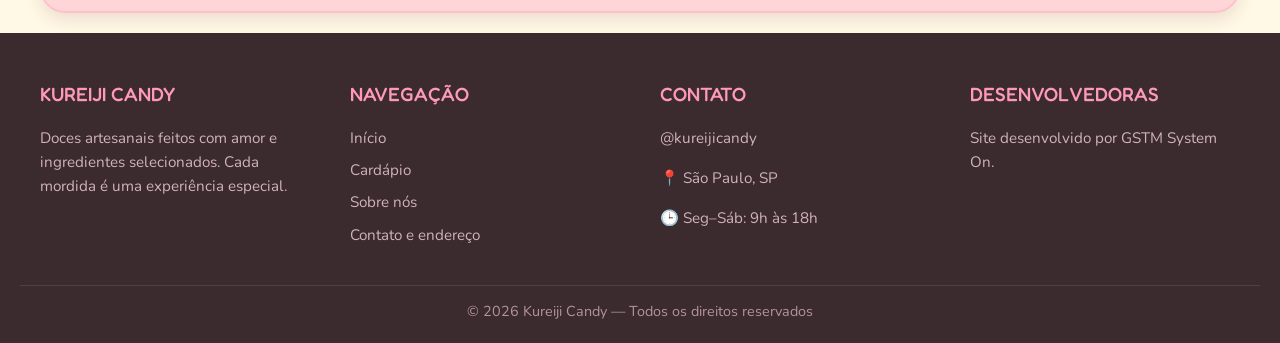
==== commit a9979c30: "Alterando responsividade e cor nos menus" ====
--- a/index.html
+++ b/index.html
@@ -1,22 +1,27 @@
 <!DOCTYPE html>
 <html lang="pt-BR">
+
 <head>
   <meta charset="UTF-8">
   <meta name="viewport" content="width=device-width, initial-scale=1">
   <title>Kureiji Candy</title>
   <link rel="preconnect" href="https://fonts.googleapis.com">
   <link rel="preconnect" href="https://fonts.gstatic.com" crossorigin>
-  <link href="https://fonts.googleapis.com/css2?family=Fredoka:wght@300..700&family=Nunito:ital,wght@0,200..1000;1,200..1000&display=swap" rel="stylesheet">
-  <link href="https://cdn.jsdelivr.net/npm/bootstrap@5.3.8/dist/css/bootstrap.min.css" rel="stylesheet" integrity="sha384-sRIl4kxILFvY47J16cr9ZwB07vP4J8+LH7qKQnuqkuIAvNWLzeN8tE5YBujZqJLB" crossorigin="anonymous">
+  <link
+    href="https://fonts.googleapis.com/css2?family=Fredoka:wght@300..700&family=Nunito:ital,wght@0,200..1000;1,200..1000&display=swap"
+    rel="stylesheet">
+  <link href="https://cdn.jsdelivr.net/npm/bootstrap@5.3.8/dist/css/bootstrap.min.css" rel="stylesheet"
+    integrity="sha384-sRIl4kxILFvY47J16cr9ZwB07vP4J8+LH7qKQnuqkuIAvNWLzeN8tE5YBujZqJLB" crossorigin="anonymous">
+  <link rel="icon" type="image/png" href="imagens/logo.jpg">
   <link rel="stylesheet" href="style/style.css">
 </head>
 
 <body>
 
-   <div class="barranavegacao">
+  <div class="barranavegacao">
     <ul>
       <li><img src="imagens/logo_kureiji_transparente.png" id="logo" alt="Logo da Kureiji Candy"></li>
-      <li><a href="#">Início</a></li>
+      <li><a href="#" class="active">Início</a></li>
       <li><a href="paginas/Cardapio.html">Cardápio</a></li>
       <li><a href="paginas/Sobre_nos.html">Sobre nós</a></li>
       <li><a href="paginas/Contato_e_endereco.html">Contato e endereço</a></li>
@@ -25,10 +30,14 @@
 
   <header>
     <div id="carouselKureiji" class="carousel slide" data-bs-ride="carousel">
+      <section class="banner">
+        <h1>Bem-vindo à<br><span>Kureiji Candy</span></h1>
+      </section>
 
       <!-- INDICADORES (bolinhas) -->
       <div class="carousel-indicators">
-        <button type="button" data-bs-target="#carouselKureiji" data-bs-slide-to="0" class="active" aria-current="true" aria-label="Slide 1"></button>
+        <button type="button" data-bs-target="#carouselKureiji" data-bs-slide-to="0" class="active" aria-current="true"
+          aria-label="Slide 1"></button>
         <button type="button" data-bs-target="#carouselKureiji" data-bs-slide-to="1" aria-label="Slide 2"></button>
         <button type="button" data-bs-target="#carouselKureiji" data-bs-slide-to="2" aria-label="Slide 3"></button>
       </div>
@@ -66,18 +75,17 @@
     </div>
   </header>
 
-  <section class="banner">
-    <h1>Bem-vindo à<br><span>Kureiji Candy</span></h1>
-  </section>
 
   <main>
 
     <div id="linkdeavaliacao">
-      <a href="https://www.google.com/searchviewer/10?svid=CAwSHRIbCgNwdnESFENnMHZaeTh4TVhjNE4yZDROemh0GAo#sv=[base64]" target="_blank" rel="noopener noreferrer">Avalie nossa loja</a>
+      <a href="https://www.google.com/searchviewer/10?svid=CAwSHRIbCgNwdnESFENnMHZaeTh4TVhjNE4yZDROemh0GAo#sv=[base64]"
+        target="_blank" rel="noopener noreferrer">Avalie nossa loja</a>
     </div>
 
     <section id="abertura">
-      <p>A Kureiji Candy é uma cafeteria onde cada receita combina criatividade e cultura oriental para criar momentos que vão <span>muito além do sabor</span>. Venha saborear nossos bolos, doces e cafés especiais!</p>
+      <p>A Kureiji Candy é uma cafeteria onde cada receita combina criatividade e cultura oriental para criar momentos
+        que vão <span>muito além do sabor</span>. Venha saborear nossos bolos, doces e cafés especiais!</p>
     </section>
 
     <h2>Destaques</h2>
@@ -90,9 +98,11 @@
             <img src="imagens/Soprododragao.png" class="card-img-top" alt="Suspiros soltando fumaça">
             <div class="card-body">
               <h5 class="card-title">Sopro do Dragão</h5>
-              <p class="card-text">Suspiros ou pipocas doces (versão vegana), congeladas com nitrogênio líquido. Ao mastigar, solta fumaça pela boca e nariz! É doce, é show, é viral.</p>
+              <p class="card-text">Suspiros ou pipocas doces (versão vegana), congeladas com nitrogênio líquido. Ao
+                mastigar, solta fumaça pela boca e nariz! É doce, é show, é viral.</p>
               <div class="link-dragao">
-                <a href="https://www.instagram.com/reel/DWXeiYFj6IG/" target="_blank" rel="noopener noreferrer">Confira essa experiência</a>
+                <a href="https://www.instagram.com/reel/DWXeiYFj6IG/" target="_blank" rel="noopener noreferrer">Confira
+                  essa experiência</a>
               </div>
             </div>
           </div>
@@ -103,7 +113,8 @@
             <img src="imagens/TayakiPanda.png" class="card-img-top" alt="Massa assada em formato de ursinhos recheados">
             <div class="card-body">
               <h5 class="card-title">Tayaki de Panda</h5>
-              <p class="card-text">Pequenos doces em formato de ursinho, preparados para trazer uma dose de fofura e diversão a cada mordida.</p>
+              <p class="card-text">Pequenos doces em formato de ursinho, preparados para trazer uma dose de fofura e
+                diversão a cada mordida.</p>
             </div>
           </div>
         </div>
@@ -113,7 +124,8 @@
             <img src="imagens/frutaluffy.png" class="card-img-top" alt="Brigadeiro no formato da Gomu Gomu no Mi">
             <div class="card-body">
               <h5 class="card-title">Gomu Gomu no Mi</h5>
-              <p class="card-text">Você é fã de One Piece? Então não pode perder essas delícias! Temos um brigadeiro incrível inspirado na Gomu Gomu no Mi, a fruta do Luffy.</p>
+              <p class="card-text">Você é fã de One Piece? Então não pode perder essas delícias! Temos um brigadeiro
+                incrível inspirado na Gomu Gomu no Mi, a fruta do Luffy.</p>
             </div>
           </div>
         </div>
@@ -123,9 +135,11 @@
             <img src="imagens/fruta.jpg" class="card-img-top" alt="Sorvete servido na casca da fruta">
             <div class="card-body">
               <h5 class="card-title">Sorvete na Fruta</h5>
-              <p class="card-text">Sabores tropicais e refrescantes servidos de um jeito totalmente único. Nossos gelatos artesanais são preparados e apresentados dentro da casca de frutas.</p>
+              <p class="card-text">Sabores tropicais e refrescantes servidos de um jeito totalmente único. Nossos
+                gelatos artesanais são preparados e apresentados dentro da casca de frutas.</p>
               <div class="link-dragao">
-                <a href="https://www.instagram.com/reel/DdrtJ87J-g4/" target="_blank" rel="noopener noreferrer">Confira essa experiência</a>
+                <a href="https://www.instagram.com/reel/DdrtJ87J-g4/" target="_blank" rel="noopener noreferrer">Confira
+                  essa experiência</a>
               </div>
             </div>
           </div>
@@ -155,7 +169,8 @@
 
       <div class="footer-coluna">
         <h3>Contato</h3>
-        <p><a href="https://www.instagram.com/kureijicandy/" target="_blank" rel="noopener noreferrer">@kureijicandy</a></p>
+        <p><a href="https://www.instagram.com/kureijicandy/" target="_blank" rel="noopener noreferrer">@kureijicandy</a>
+        </p>
         <p>📍 São Paulo, SP</p>
         <p>🕒 Seg–Sáb: 9h às 18h</p>
       </div>
@@ -175,4 +190,5 @@
   <script src="https://cdn.jsdelivr.net/npm/bootstrap@5.3.8/dist/js/bootstrap.bundle.min.js"></script>
 
 </body>
-</html>
+
+</html>
--- a/style/style.css
+++ b/style/style.css
@@ -34,42 +34,44 @@
 }
 
 /* ---------- BARRA DE NAVEGAÇÃO ---------- */
-.barranavegacao {
-  background-color: var(--rosa);
-}
-
 .barranavegacao ul {
-  list-style-type: none;
-  margin: 0;
-  padding: 0 35px;
-  display: flex;
-  flex-wrap: wrap;
-  justify-content: space-between;
-  align-items: center;
-}
-
-.barranavegacao ul li a {
-  display: block;
-  color: var(--branco);
-  padding: 8px 25px;
-  text-decoration: none;
-  font-family: 'Fredoka', sans-serif;
-  font-size: 20px;
-}
-
-.barranavegacao ul li a:hover {
-  background-color: var(--turquesa);
-  color: var(--branco);
-  border-radius: 30px;
-}
-
+    list-style-type: none;
+    margin: 0;
+    padding: 0 35px;
+    background-color: pink;
+    display: flex;
+    justify-content: space-between;
+    align-items: center;
+}
+
+#logo {
+    width: 100px;
+    text-align: left;
+    display: block;
+}
+
+.barranavegacao ul li a,
 .barranavegacao ul li a:visited {
-  color: var(--rosa-forte);
-}
-
-#logo {
-  width: 100px;
-  display: block;
+    display: block;
+    color: #c21e56;
+    padding: 8px 25px;
+    text-decoration: none;
+    font-family: 'Fredoka', sans-serif;
+    font-size: 20px;
+}
+
+/* Página atual */
+.barranavegacao ul li a.active,
+.barranavegacao ul li a.active:visited {
+    color: white;
+}
+
+/* Efeito para dispositivos com mouse */
+@media (hover: hover) {
+    .barranavegacao ul li a:hover {
+        background-color: #4dd0e1;
+        border-radius: 30px;
+    }
 }
 
 /* ---------- CARROSSEL ---------- */
@@ -333,6 +335,26 @@
     height: 60vh;
     min-height: 300px;
   }
+   .barranavegacao ul {
+        flex-direction: column;
+        padding: 10px;
+    }
+
+    .barranavegacao ul li a {
+        padding: 10px 15px;
+        font-size: 18px;
+    }
+      .banner {
+    justify-content: center;
+    align-items: center;
+    text-align: center;
+    padding: 15px;
+  }
+
+  .banner h1 {
+    font-size: clamp(2rem, 8vw, 2.8rem);
+  }
+
 }
 
 @media (max-width: 640px) {
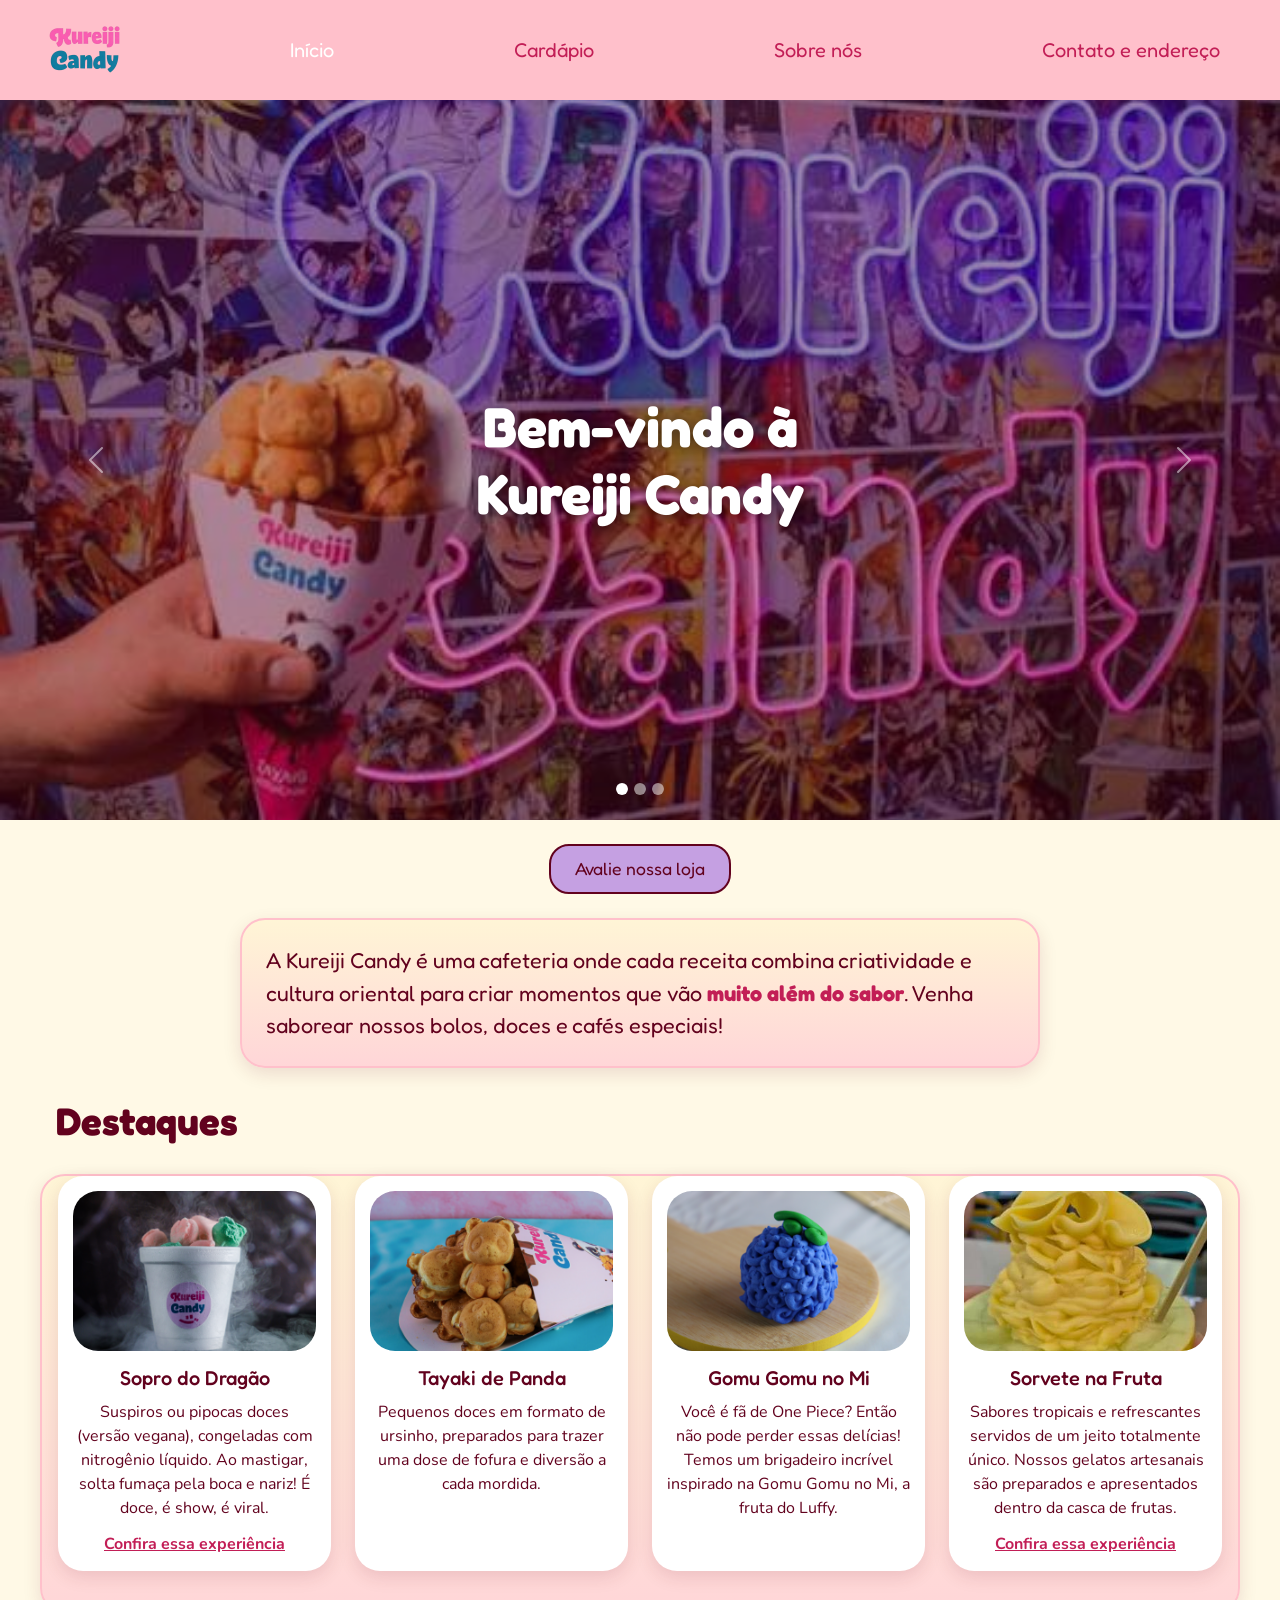
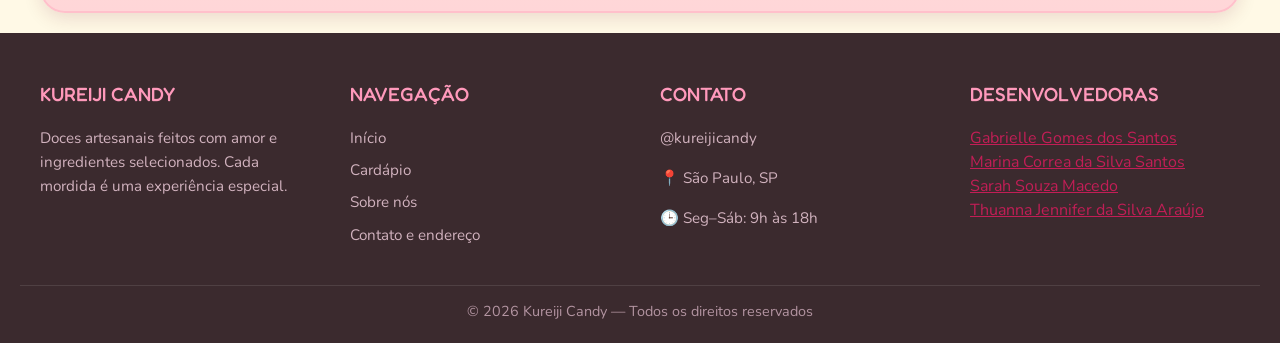
==== commit 5c6d495c: "Add developer names to footer section Updated footer to include developer names with links." ====
--- a/index.html
+++ b/index.html
@@ -175,10 +175,14 @@
         <p>🕒 Seg–Sáb: 9h às 18h</p>
       </div>
 
-      <div class="footer-coluna">
-        <h3>Desenvolvedoras</h3>
-        <p>Site desenvolvido por GSTM System On.</p>
-      </div>
+         <div class="footer-coluna">
+                <h3>Desenvolvedoras</h3>
+                <a href="#" class="btn-solid theme-primary">Gabrielle Gomes dos Santos</a></br>
+                <a href="#" class="btn-solid theme-primary">Marina Correa da Silva Santos</a></br>
+                <a href="#" class="btn-solid theme-primary">Sarah Souza Macedo</a></br>
+                <a href="#" class="btn-solid theme-primary">Thuanna Jennifer da Silva Araújo</a>
+
+            </div>
 
     </div>
 
@@ -191,4 +195,4 @@
 
 </body>
 
-</html>+</html>
